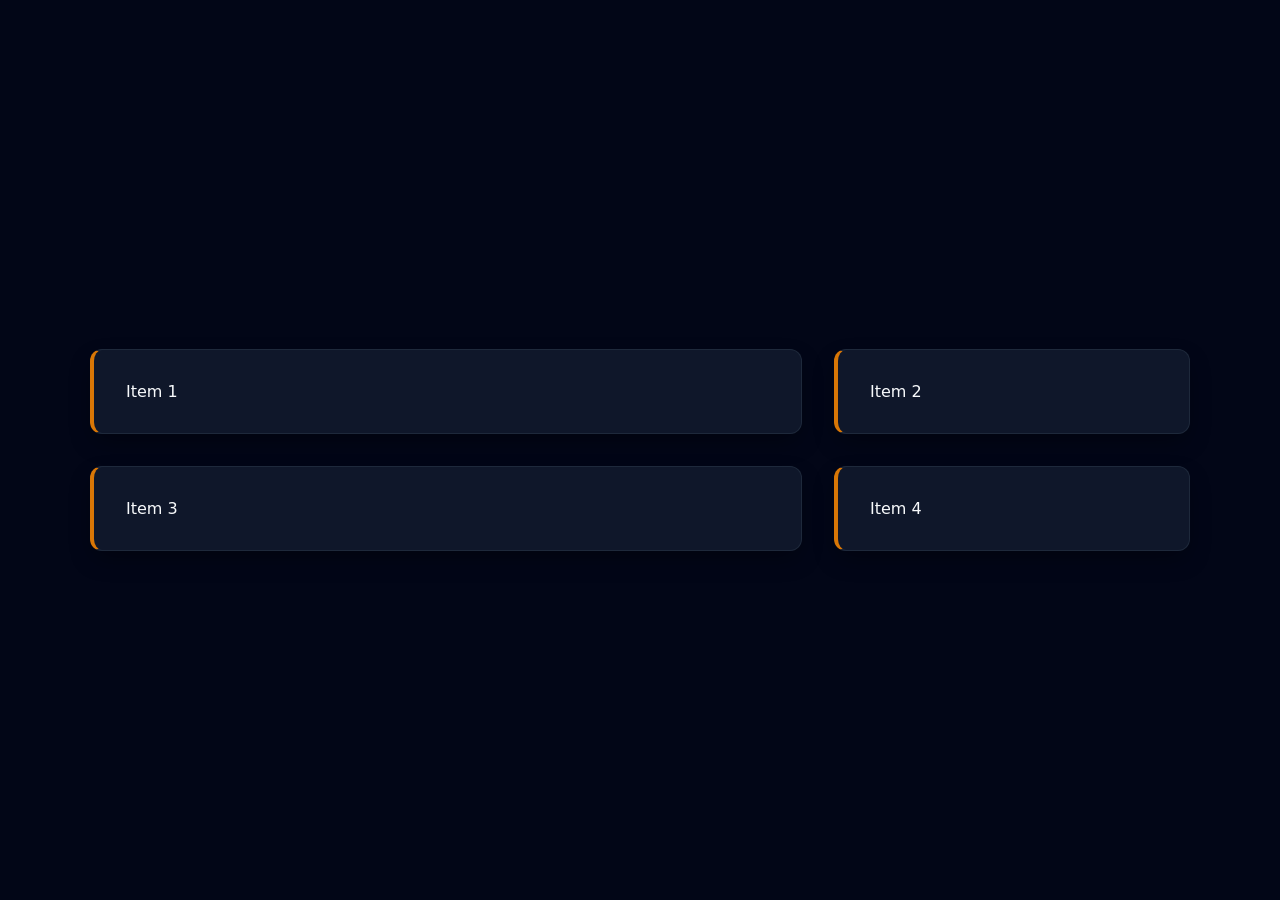
==== index.html @ 87c559a0 "Brincando com layout html e curriculo" ====
<!DOCTYPE html>
<html lang="pt-BR">

<head>
  <meta charset="UTF-8">
  <meta name="viewport" content="width=device-width, initial-scale=1.0">
  <title>Currículo Profissional</title>
  

  <!-- Vínculo com o arquivo CSS externo -->
  <link rel="stylesheet" href="index2.css">
  <!-- <link rel="stylesheet" href="styles.css"> -->
</head>
<body>

    <div class="grid-container">
    <div class="grid-item">Item 1</div>
    <div class="grid-item">Item 2</div>
    <div class="grid-item">Item 3</div>
    <div class="grid-item">Item 4</div>
    </div>
---- index2.css ----
/* ==========================================================================
   RESET & CONFIGURAÇÕES GERAIS
   ========================================================================== */
* {
  box-sizing: border-box;
  margin: 0;
  padding: 0;
}

:root {
  --bg-page: #020617;          /* Fundo geral escuro e elegante */
  --bg-card: #0f172a;          /* Slate escuro sofisticado */
  --border-card: #1e293b;      /* Borda discreta */
  --border-accent: #d97706;    /* Tom dourado/âmbar para destaque */
  --text-main: #f8fafc;        /* Texto principal (alto contraste WCAG AAA) */
  --text-muted: #94a3b8;       /* Texto secundário */
  --shadow-color: rgba(0, 0, 0, 0.4);
}

body {
  font-family: 'Inter', system-ui, -apple-system, sans-serif;
  background-color: var(--bg-page);
  color: var(--text-main);
  min-height: 100vh;
  display: flex;
  flex-direction: column;
  justify-content: center;
  align-items: center;
  padding: 40px 16px;
}

/* ==========================================================================
   CABEÇALHO
   ========================================================================== */
.header-profile {
  text-align: center;
  margin-bottom: 32px;
  max-width: 600px;
}

.header-profile h1 {
  font-size: 2.25rem;
  font-weight: 700;
  letter-spacing: -0.02em;
  margin-bottom: 8px;
}

.header-profile p {
  color: var(--border-accent);
  font-size: 1.1rem;
  font-weight: 500;
}

/* ==========================================================================
   CONTAINER GRID & CARDS
   ========================================================================== */
.grid-container {
  display: grid;
  width: 100%;
  max-width: 1100px;
  gap: 20px;

  /* Mobile-first: 1 coluna no celular */
  grid-template-columns: 1fr;
}

.grid-item {
  background-color: var(--bg-card);
  border: 1px solid var(--border-card);
  border-left: 4px solid var(--border-accent);
  border-radius: 12px;
  padding: 28px;
  box-shadow: 0 10px 25px -5px var(--shadow-color);
  transition: transform 0.2s ease, box-shadow 0.2s ease, border-color 0.2s ease;
  
  display: flex;
  flex-direction: column;
  justify-content: flex-start;
}

.grid-item:hover {
  transform: translateY(-3px);
  box-shadow: 0 20px 30px -10px rgba(0, 0, 0, 0.6);
  border-color: #334155;
}

.grid-item h2 {
  font-size: 1.25rem;
  font-weight: 600;
  color: var(--text-main);
  margin-bottom: 12px;
}

.grid-item p, 
.grid-item ul {
  color: var(--text-muted);
  font-size: 0.95rem;
  line-height: 1.6;
}

.grid-item ul {
  list-style-position: inside;
  margin-top: 8px;
}

.grid-item li {
  margin-bottom: 4px;
}

/* ==========================================================================
   RESPONSIVIDADE (DIVISÃO 2/3 E 1/3)
   ========================================================================== */

/* A partir de 768px (Tablets e Desktops) -> Ativa proporção 2/3 e 1/3 */
@media (min-width: 768px) {
  .grid-container {
    /* Esquerda ocupa 2 partes (2/3), Direita ocupa 1 parte (1/3) */
    grid-template-columns: 2fr 1fr; 
    gap: 24px;
  }
}

/* Desktops Grandes (a partir de 1024px) */
@media (min-width: 1024px) {
  .grid-container {
    gap: 32px;
  }

  .grid-item {
    padding: 32px;
  }
}
---- styles.css ----
.grid-container {
  display: grid;
  /* Cria 2 colunas de tamanhos iguais */
  grid-template-columns: 1fr 300px; /* Cria 2 linhas de tamanhos iguais */
  grid-template-rows: 100px 1fr; 
  /* Espaçamento de 16px entre os itens (opcional) */
  gap: 16px; 
  /* Define uma altura mínima se quiser ocupar a tela ou um espaço fixo */
  /* min-height: 300px;  */
}

/* Estilização básica para os itens internos */
.grid-item {
  background-color: #f0f2f5;
  border: 1px solid #d9d9d9;
  border-radius: 8px;
  padding: 20px;
  
  /* Centraliza o conteúdo dentro de cada quadrado */
  display: flex;
  align-items: center;
  justify-content: center;
}
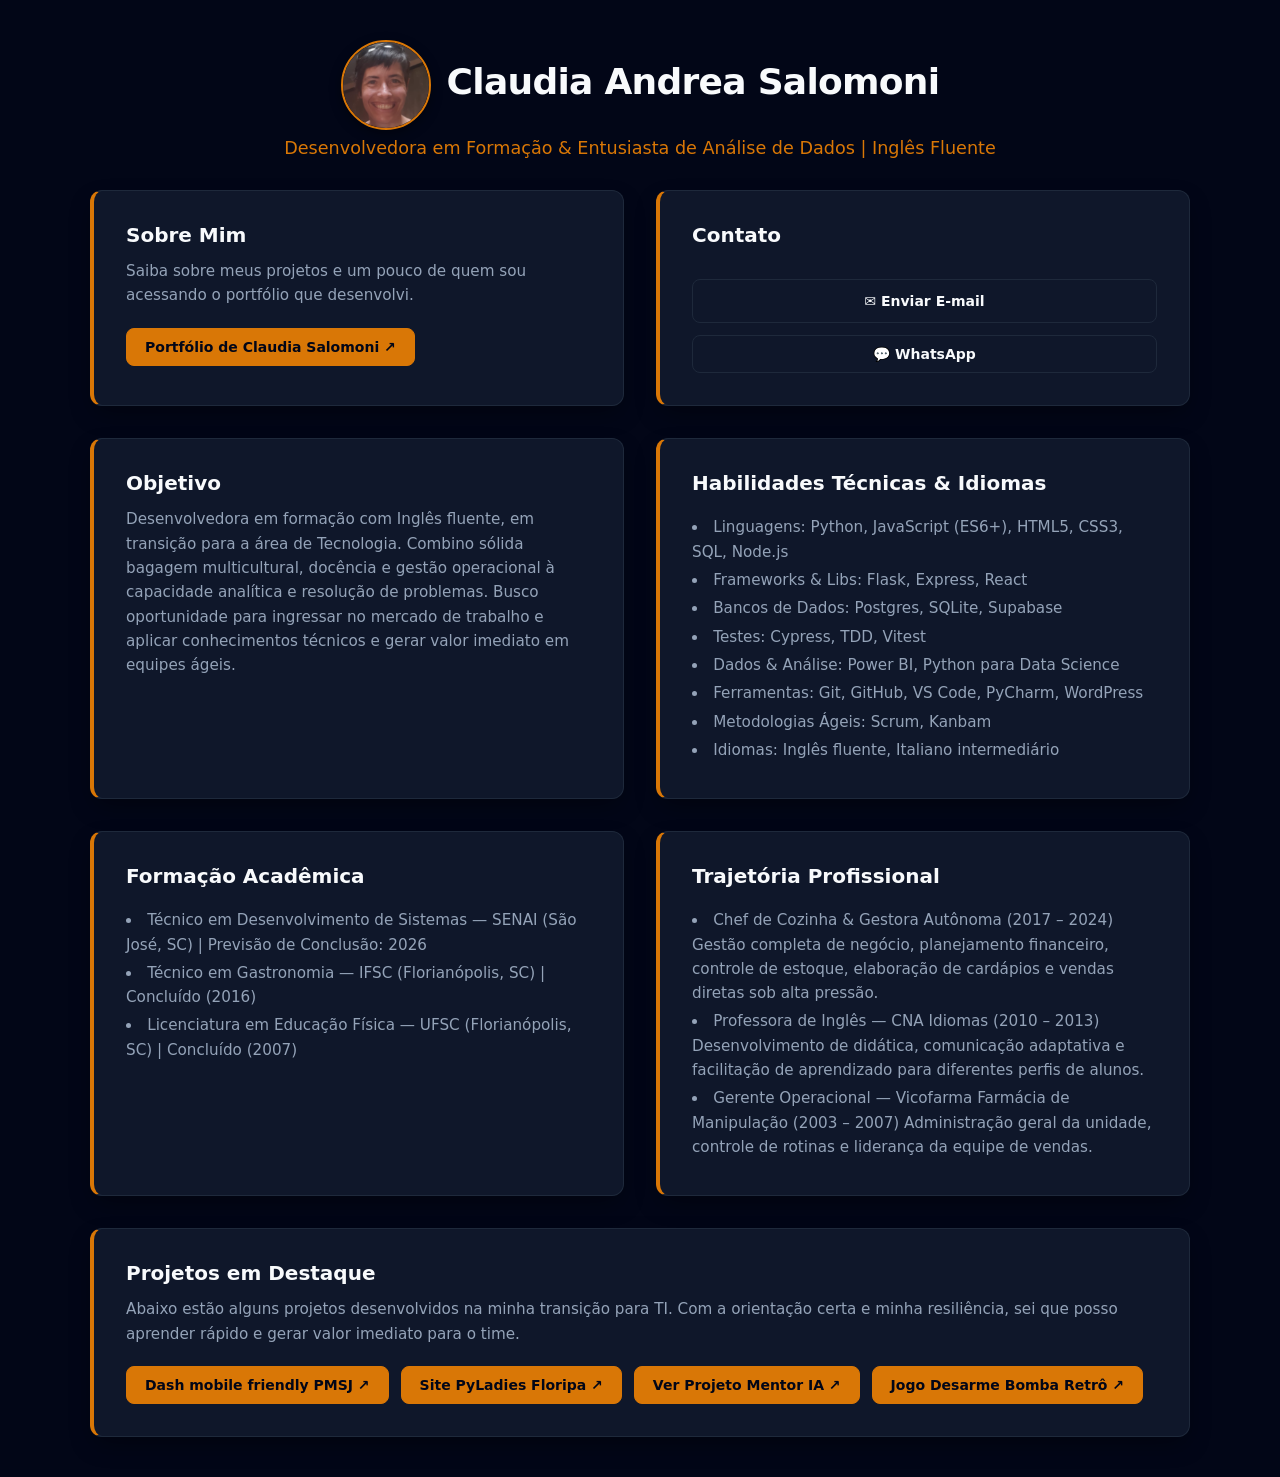
==== commit d0cde1f4: "Feat: enviando para review" ====
--- a/index.html
+++ b/index.html
@@ -1,21 +1,125 @@
 <!DOCTYPE html>
 <html lang="pt-BR">
-
 <head>
   <meta charset="UTF-8">
   <meta name="viewport" content="width=device-width, initial-scale=1.0">
-  <title>Currículo Profissional</title>
+  <title>Currículo Digital</title>
   
+  <link rel="preconnect" href="https://fonts.googleapis.com">
+  <link rel="preconnect" href="https://fonts.gstatic.com" crossorigin>
+  <link href="https://fonts.googleapis.com/css2?family=Inter:wght@400;500;600;700&display=swap" rel="stylesheet">
 
-  <!-- Vínculo com o arquivo CSS externo -->
-  <link rel="stylesheet" href="index2.css">
-  <!-- <link rel="stylesheet" href="styles.css"> -->
+  <link rel="stylesheet" href="stylesheet.css">
 </head>
 <body>
 
-    <div class="grid-container">
-    <div class="grid-item">Item 1</div>
-    <div class="grid-item">Item 2</div>
-    <div class="grid-item">Item 3</div>
-    <div class="grid-item">Item 4</div>
-    </div>+  <header class="header-profile">
+    <div class="header-top">
+      <img src="foto.png" alt="Foto de Claudia" class="profile-pic">
+      <h1>Claudia Andrea Salomoni</h1>
+    </div>
+      <p>Desenvolvedora em Formação & Entusiasta de Análise de Dados | Inglês Fluente</p>
+  </header>
+
+  <main class="grid-container">
+   
+    <section class="grid-item">
+      <h2>Sobre Mim</h2>
+       <p>Saiba sobre meus projetos e um pouco de quem sou acessando o portfólio que desenvolvi.</p>
+        <div class="project-links">
+          <a href="https://clausalomoni.github.io/" target="_blank" rel="noopener noreferrer" class="btn-project primary">
+            Portfólio de Claudia Salomoni ↗
+          </a>
+
+        </div>
+    </section>
+
+    <section class="grid-item">
+      <h2>Contato</h2>
+        <div class="contact-links">
+        <!-- E-mail --><p>
+          <a href="claudia404salomoni.com?subject=Oportunidade%20Profissional" class="btn-project secondary">
+            ✉️ Enviar E-mail
+          </a>
+          </p>
+ 
+          <!-- WhatsApp -->
+          <a href="https://wa.me/5548991030916?text=Olá!%20Vi%20seu%20currículo%20e%20gostaria%20de%20conversar." 
+            target="_blank" 
+            rel="noopener noreferrer" 
+            class="btn-project secondary">
+            💬 WhatsApp
+          </a>
+      </div>
+    </section>
+
+    <section class="grid-item">
+      <h2>Objetivo</h2>
+        <p>Desenvolvedora em formação com Inglês fluente, em transição para a área de Tecnologia. Combino sólida bagagem multicultural, docência e gestão operacional à capacidade analítica e resolução de problemas. 
+          Busco oportunidade para ingressar no mercado de trabalho e aplicar conhecimentos técnicos e gerar valor imediato em equipes ágeis.</p>
+    </section>
+
+    <section class="grid-item">
+      <h2>Habilidades Técnicas & Idiomas</h2>
+      <ul>
+        <li>Linguagens: Python, JavaScript (ES6+), HTML5, CSS3, SQL, Node.js</li>
+        <li>Frameworks & Libs: Flask, Express, React</li>
+        <li>Bancos de Dados: Postgres, SQLite, Supabase</li>
+        <li>Testes: Cypress, TDD, Vitest</li>
+        <li>Dados & Análise: Power BI, Python para Data Science</li>
+        <li>Ferramentas: Git, GitHub, VS Code, PyCharm, WordPress</li>
+        <li>Metodologias Ágeis: Scrum, Kanbam</li>
+        <li>Idiomas: Inglês fluente, Italiano intermediário  </li>
+      </ul>
+    </section>
+
+    <section class="grid-item">
+      <h2>Formação Acadêmica</h2>
+        <ul>
+          <li>Técnico em Desenvolvimento de Sistemas — SENAI (São José, SC) | Previsão de Conclusão: 2026</li>
+          <li>Técnico em Gastronomia — IFSC (Florianópolis, SC) | Concluído (2016)</li>
+          <li>Licenciatura em Educação Física — UFSC (Florianópolis, SC) | Concluído (2007)</li>
+        </ul>
+    </section>
+
+    <section class="grid-item">
+      <h2>Trajetória Profissional</h2>
+        <ul>
+          <li>Chef de Cozinha & Gestora Autônoma (2017 – 2024)
+Gestão completa de negócio, planejamento financeiro, controle de estoque, elaboração de cardápios e vendas diretas sob alta pressão.</li>
+          <li>Professora de Inglês — CNA Idiomas (2010 – 2013)
+Desenvolvimento de didática, comunicação adaptativa e facilitação de aprendizado para diferentes perfis de alunos.</li>
+          <li>Gerente Operacional — Vicofarma Farmácia de Manipulação (2003 – 2007)
+Administração geral da unidade, controle de rotinas e liderança da equipe de vendas.</li>
+        </ul>
+    </section>
+
+
+    <section class="grid-item full-width">
+      <h2>Projetos em Destaque</h2>
+        <p>Abaixo estão alguns projetos desenvolvidos na minha transição para TI. Com a orientação certa e minha resiliência, 
+        sei que posso aprender rápido e gerar valor imediato para o time.</p>
+          <div class="project-links">
+                    
+            <a href="https://saojose-transparente-psi.vercel.app/" target="_blank" rel="noopener noreferrer" class="btn-project primary">
+              Dash mobile friendly PMSJ ↗
+            </a> 
+
+            <a href="https://clausalomoni.github.io/site-pyladies-floripa/" target="_blank" rel="noopener noreferrer" class="btn-project primary">
+              Site PyLadies Floripa ↗
+            </a> 
+
+            <a href="https://mentoria-sa.vercel.app/" target="_blank" rel="noopener noreferrer" class="btn-project primary">
+              Ver Projeto Mentor IA ↗
+            </a>
+
+            <a href="https://desarme-bomba-flask.onrender.com/" target="_blank" rel="noopener noreferrer" class="btn-project primary">
+              Jogo Desarme Bomba Retrô ↗
+            </a>
+          </div>
+      </section>
+
+  </main>
+
+</body>
+</html>
--- a/stylesheet.css
+++ b/stylesheet.css
@@ -0,0 +1,236 @@
+/* ==========================================================================
+   1. RESET & VARIÁVEIS DE DESIGN
+   ========================================================================== */
+* {
+  box-sizing: border-box;
+  margin: 0;
+  padding: 0;
+}
+
+:root {
+  --bg-page: #020617;          /* Fundo geral escuro e elegante */
+  --bg-card: #0f172a;          /* Slate escuro sofisticado */
+  --border-card: #1e293b;      /* Borda discreta */
+  --border-accent: #d97706;    /* Tom dourado/âmbar para destaque */
+  --text-main: #f8fafc;        /* Texto principal (alto contraste WCAG AAA) */
+  --text-muted: #94a3b8;       /* Texto secundário */
+  --shadow-color: rgba(0, 0, 0, 0.4);
+}
+
+body {
+  font-family: 'Inter', system-ui, -apple-system, sans-serif;
+  background-color: var(--bg-page);
+  color: var(--text-main);
+  min-height: 100vh;
+  display: flex;
+  flex-direction: column;
+  justify-content: center;
+  align-items: center;
+  padding: 40px 16px;
+}
+
+/* ==========================================================================
+   2. CABEÇALHO DA PÁGINA
+   ========================================================================== */
+.header-profile {
+  display: flex;
+  flex-direction: column;
+  align-items: center;       /* Centraliza a imagem verticalmente com o texto */
+  text-align: center;
+  margin-bottom: 32px;
+  width: 100%;
+}
+/* Primeira Linha (Foto + Nome) */
+.header-top {
+  display: flex;
+  align-items: center;       /* Alinha a imagem na altura média do nome */
+  justify-content: center;   /* Centraliza o conjunto foto+nome na tela */
+  gap: 16px;                 /* Espaço entre a foto e o nome */
+  margin-bottom: 8px;        /* Espaço para a descrição abaixo */
+}
+
+.header-profile h1 {
+  font-size: 2.25rem;
+  font-weight: 700;
+  letter-spacing: -0.02em;
+  margin-bottom: 8px;
+}
+
+.header-profile p {
+  color: var(--border-accent);
+  font-size: 1.1rem;
+  font-weight: 500;
+}
+
+.profile-pic {
+  width: 90px;               /* Tamanho ideal para ficar proporcional ao nome */
+  height: 90px;
+  border-radius: 50%;        /* Deixa a imagem redonda */
+  object-fit: cover;         /* Garante que a foto não fique esticada */
+  border: 2px solid var(--border-accent); /* Borda dourada do seu tema */
+  flex-shrink: 0;            /* Impede que a foto amasse em telas menores */
+  box-shadow: 0 4px 12px var(--shadow-color);
+}
+
+/* ==========================================================================
+   3. CONTAINER GRID & CARDS (MOBILE-FIRST BASE)
+   ========================================================================== */
+.grid-container {
+  display: grid;
+  width: 100%;
+  max-width: 1100px;
+  gap: 20px;
+  grid-template-columns: 1fr; /* 1 coluna no celular */
+}
+
+.grid-item {
+  background-color: var(--bg-card);
+  border: 1px solid var(--border-card);
+  border-left: 4px solid var(--border-accent);
+  border-radius: 12px;
+  padding: 28px;
+  box-shadow: 0 10px 25px -5px var(--shadow-color);
+  transition: transform 0.2s ease, box-shadow 0.2s ease, border-color 0.2s ease;
+  display: flex;
+  flex-direction: column;
+  justify-content: flex-start;
+}
+
+.grid-item:hover {
+  transform: translateY(-3px);
+  box-shadow: 0 20px 30px -10px rgba(0, 0, 0, 0.6);
+  border-color: #334155;
+}
+
+.grid-item h2 {
+  font-size: 1.25rem;
+  font-weight: 600;
+  color: var(--text-main);
+  margin-bottom: 12px;
+}
+
+.grid-item p, 
+.grid-item ul {
+  color: var(--text-muted);
+  font-size: 0.95rem;
+  line-height: 1.6;
+}
+
+.grid-item ul {
+  list-style-position: inside;
+  margin-top: 8px;
+}
+
+.grid-item li {
+  margin-bottom: 4px;
+}
+
+/* ==========================================================================
+   4. LINKS E BOTÕES DOS PROJETOS
+   ========================================================================== */
+.project-links {
+  display: flex;
+  flex-wrap: wrap;
+  gap: 12px;
+  margin-top: 20px;
+}
+
+.btn-project {
+  display: inline-flex;
+  align-items: center;
+  justify-content: center;
+  padding: 10px 18px;
+  border-radius: 8px;
+  font-size: 0.875rem;
+  font-weight: 600;
+  text-decoration: none;
+  transition: all 0.2s ease;
+  cursor: pointer;
+  outline: none;
+}
+
+.btn-project.primary {
+  background-color: var(--border-accent);
+  color: #020617;
+  border: 1px solid var(--border-accent);
+}
+
+.btn-project.primary:hover,
+.btn-project.primary:focus-visible {
+  background-color: #f59e0b;
+  transform: translateY(-2px);
+  box-shadow: 0 4px 12px rgba(217, 119, 6, 0.3);
+}
+
+.btn-project.secondary {
+  background-color: transparent;
+  color: var(--text-main);
+  border: 1px solid var(--border-card);
+}
+
+.btn-project.secondary:hover,
+.btn-project.secondary:focus-visible {
+  background-color: var(--border-card);
+  color: var(--border-accent);
+  border-color: #334155;
+  transform: translateY(-2px);
+}
+
+.btn-project:focus-visible {
+  outline: 2px solid var(--border-accent);
+  outline-offset: 2px;
+}
+
+/* Container de links empilhados (uma linha por item, mesmo tamanho) */
+.contact-links {
+  display: flex;
+  flex-direction: column; /* Força os itens a ficarem um abaixo do outro */
+  gap: 12px;              /* Espaçamento uniforme entre os botões */
+  margin-top: 20px;
+  width: 100%;
+}
+
+/* Força os botões a ocuparem toda a largura disponível */
+.contact-links .btn-project {
+  width: 100%;
+  justify-content: center; /* Centraliza o texto/ícone no botão */
+}
+
+/* ==========================================================================
+   5. MEDIA QUERIES (ORGANIZADOS POR TAMANHO DE TELA)
+   ========================================================================== */
+
+/* Dispositivos Muito Pequenos (até 480px) */
+@media (max-width: 480px) {
+  .project-links {
+    flex-direction: column;
+  }
+
+  .btn-project {
+    width: 100%;
+  }
+}
+
+/* Tablets e Desktops (a partir de 768px) */
+@media (min-width: 768px) {
+  .grid-container {
+    grid-template-columns: 1fr 1fr; /* Divisão 2/3(2fr 1fr) e 1/3 */
+    gap: 24px;
+  }
+
+  /* Classe utilitária para ocupar a largura total no grid */
+  .full-width {
+    grid-column: 1 / -1;
+  }
+}
+
+/* Desktops Grandes (a partir de 1024px) */
+@media (min-width: 1024px) {
+  .grid-container {
+    gap: 32px;
+  }
+
+  .grid-item {
+    padding: 32px;
+  }
+}
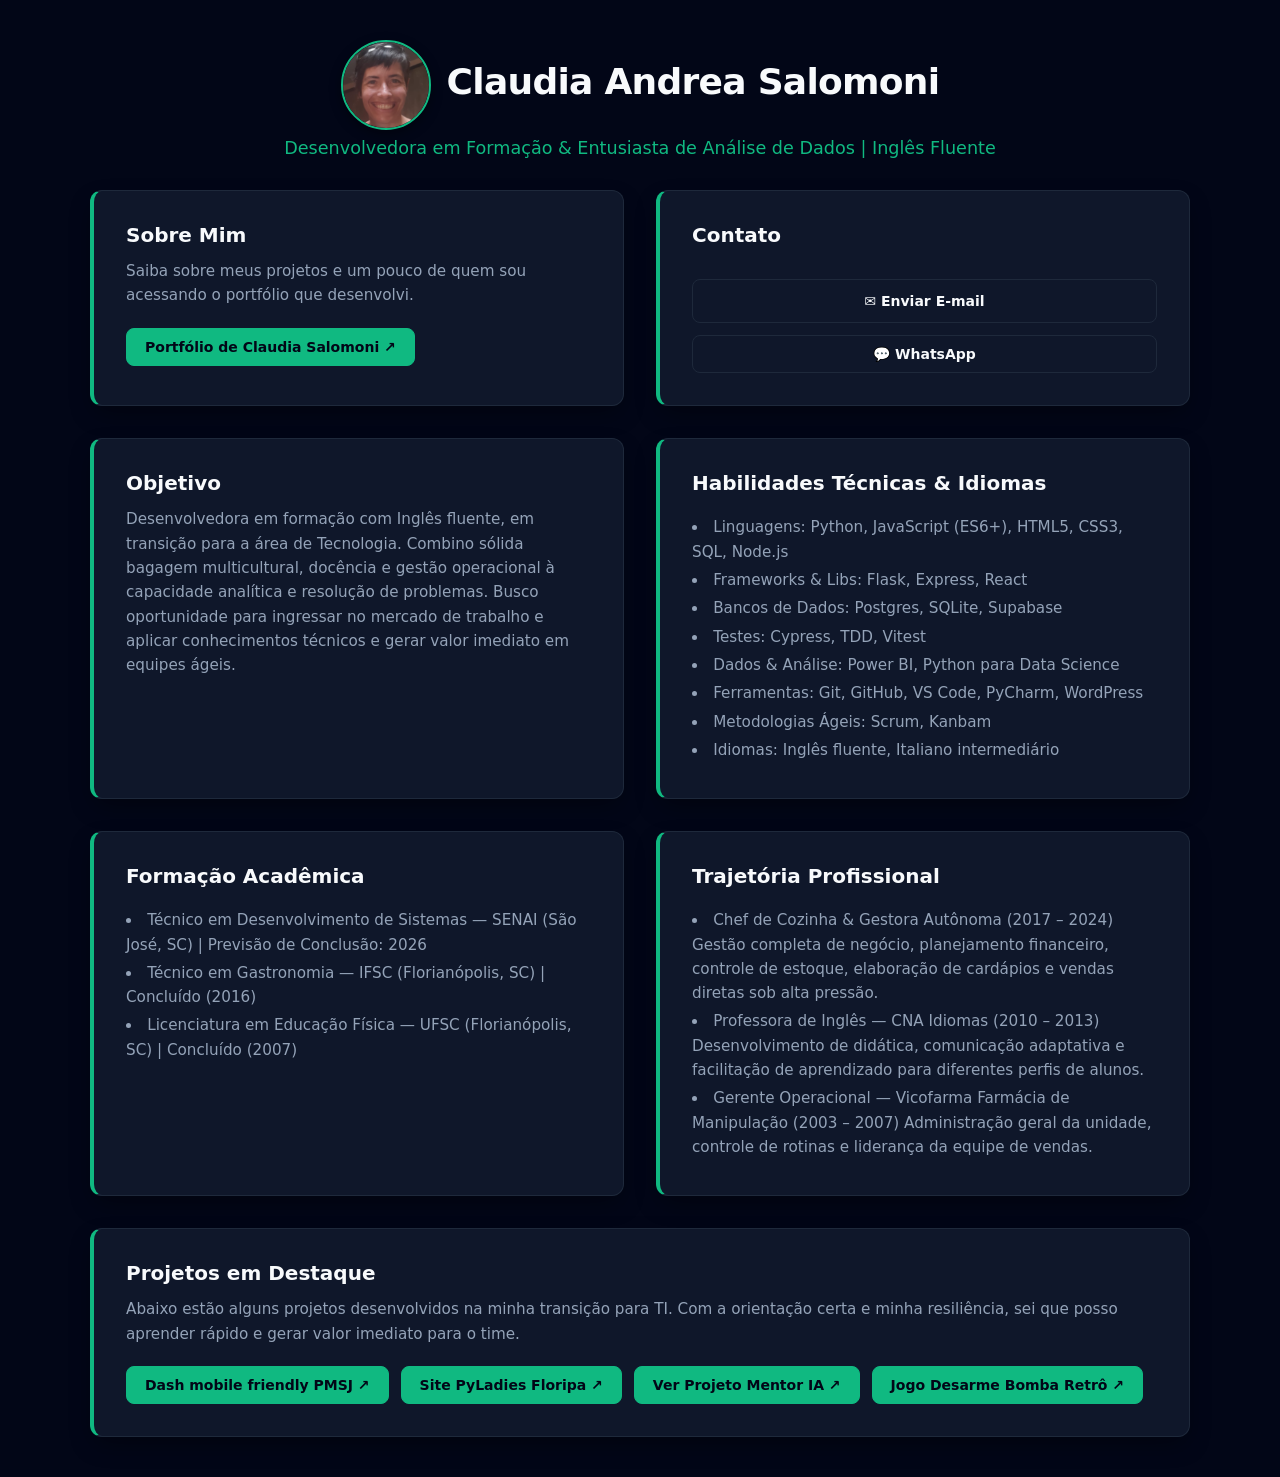
==== commit 8fd06192: "FIX: Ajustando cor e contato" ====
--- a/index.html
+++ b/index.html
@@ -38,7 +38,7 @@
       <h2>Contato</h2>
         <div class="contact-links">
         <!-- E-mail --><p>
-          <a href="claudia404salomoni.com?subject=Oportunidade%20Profissional" class="btn-project secondary">
+          <a href="mailto:claudia404salomoni@gmail.com?subject=Oportunidade%20Profissional" class="btn-project secondary">
             ✉️ Enviar E-mail
           </a>
           </p>
--- a/stylesheet.css
+++ b/stylesheet.css
@@ -1,6 +1,3 @@
-/* ==========================================================================
-   1. RESET & VARIÁVEIS DE DESIGN
-   ========================================================================== */
 * {
   box-sizing: border-box;
   margin: 0;
@@ -11,7 +8,7 @@
   --bg-page: #020617;          /* Fundo geral escuro e elegante */
   --bg-card: #0f172a;          /* Slate escuro sofisticado */
   --border-card: #1e293b;      /* Borda discreta */
-  --border-accent: #d97706;    /* Tom dourado/âmbar para destaque */
+  --border-accent: #10B981;    /* Tom dourado/âmbar para destaque */
   --text-main: #f8fafc;        /* Texto principal (alto contraste WCAG AAA) */
   --text-muted: #94a3b8;       /* Texto secundário */
   --shadow-color: rgba(0, 0, 0, 0.4);
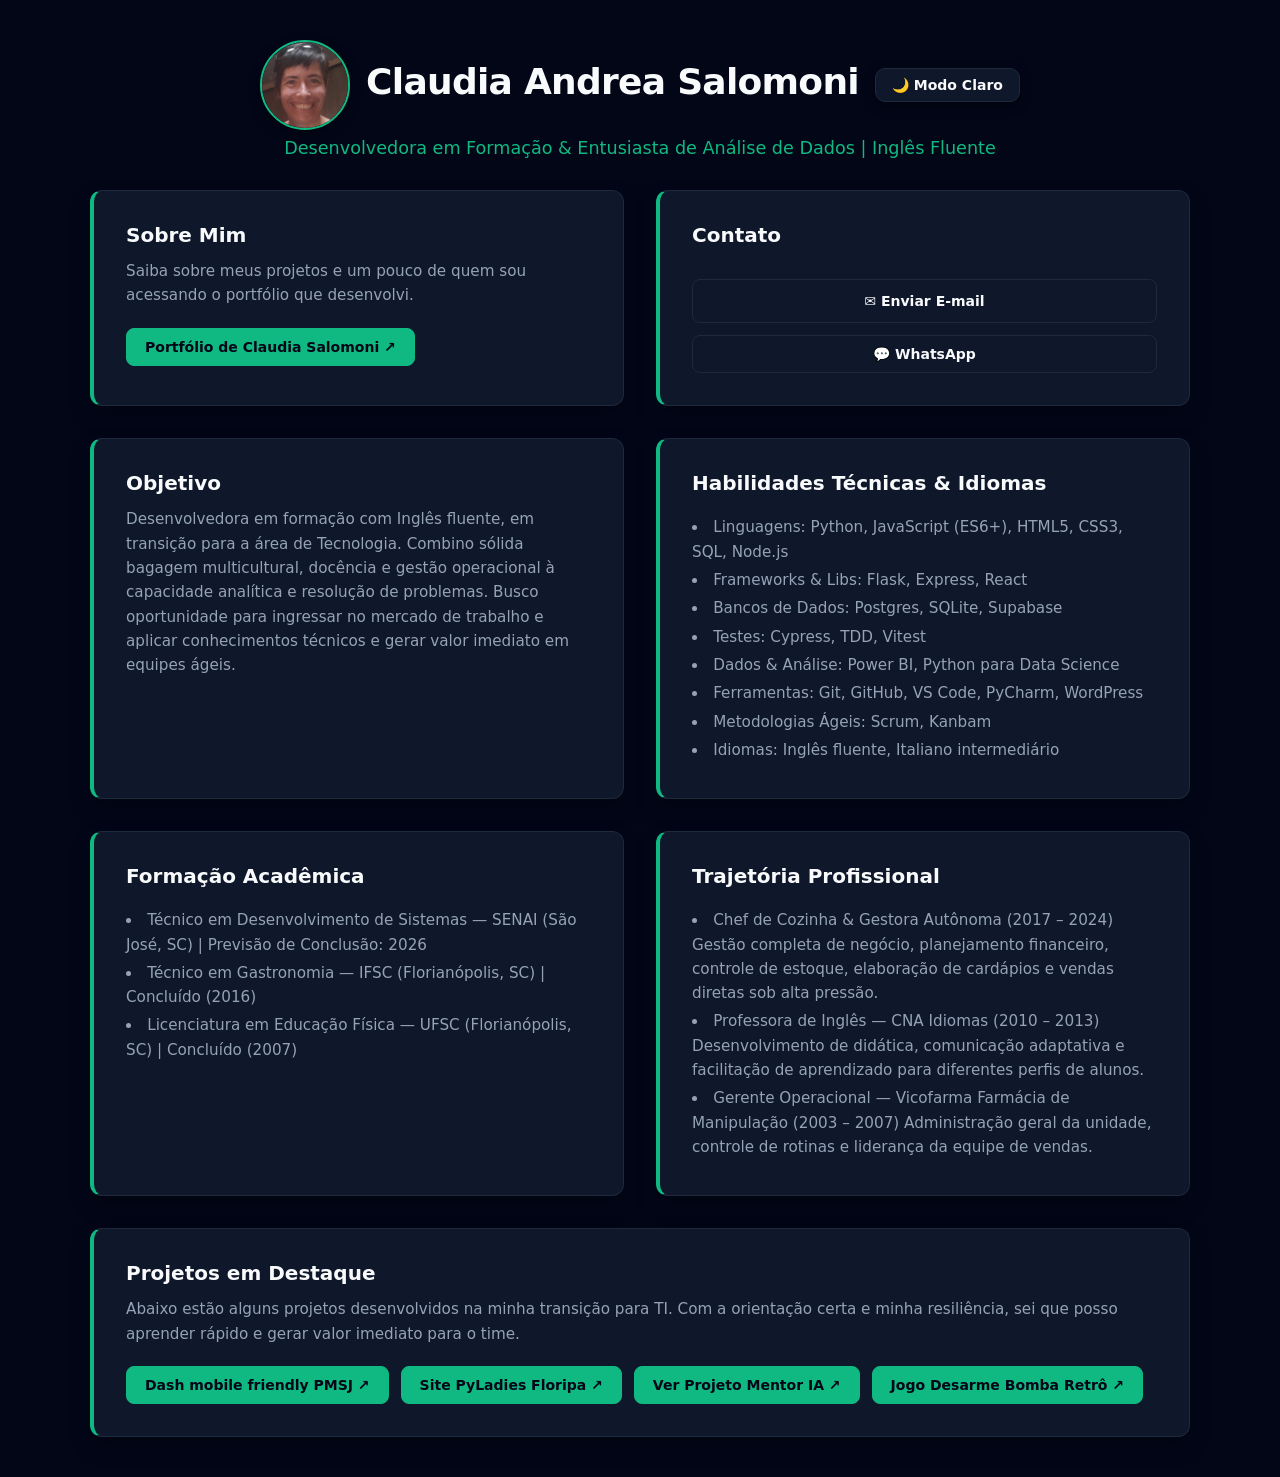
==== commit 9379e0c1: "Style: add modo claro/escruro" ====
--- a/index.html
+++ b/index.html
@@ -17,6 +17,13 @@
     <div class="header-top">
       <img src="foto.png" alt="Foto de Claudia" class="profile-pic">
       <h1>Claudia Andrea Salomoni</h1>
+      <input type="checkbox" id="theme-toggle" class="theme-checkbox" />
+
+      <!-- Botão visual interativo (o label ativa o checkbox ao ser clicado) -->
+      <label for="theme-toggle" class="theme-btn" aria-label="Alternar tema">
+        <span class="icon-dark">🌙 Modo Claro</span>
+        <span class="icon-light">☀️ Modo Escuro</span>
+      </label>
     </div>
       <p>Desenvolvedora em Formação & Entusiasta de Análise de Dados | Inglês Fluente</p>
   </header>
--- a/stylesheet.css
+++ b/stylesheet.css
@@ -4,16 +4,83 @@
   padding: 0;
 }
 
+/* ==========================================================================
+   1. VARIÁVEIS DE CORES & MODO DE TEMA (MODO ESCURO - PADRÃO)
+   ========================================================================== */
 :root {
   --bg-page: #020617;          /* Fundo geral escuro e elegante */
   --bg-card: #0f172a;          /* Slate escuro sofisticado */
   --border-card: #1e293b;      /* Borda discreta */
-  --border-accent: #10B981;    /* Tom dourado/âmbar para destaque */
-  --text-main: #f8fafc;        /* Texto principal (alto contraste WCAG AAA) */
+  --border-card-hover: #334155;/* Borda no hover */
+  --border-accent: #10B981;    /* Verde Esmeralda para destaque */
+  --text-main: #f8fafc;        /* Texto principal (alto contraste) */
   --text-muted: #94a3b8;       /* Texto secundário */
+  --btn-primary-text: #020617; /* Texto do botão principal */
+  --btn-primary-hover: #059669;/* Verde hover */
   --shadow-color: rgba(0, 0, 0, 0.4);
-}
-
+  --shadow-hover: rgba(0, 0, 0, 0.6);
+  --shadow-primary-btn: rgba(16, 185, 129, 0.3);
+}
+
+/* ==========================================================================
+   2. LÓGICA DO MODO CLARO EM CSS PURO (SELETOR HAS + CHECKBOX)
+   ========================================================================== */
+
+/* Quando o checkbox invisível #theme-toggle estiver marcado, aplica as cores claras */
+html:has(#theme-toggle:checked) {
+  --bg-page: #f8fafc;          /* Fundo geral claro */
+  --bg-card: #ffffff;          /* Card com fundo branco limpo */
+  --border-card: #e2e8f0;      /* Borda suave */
+  --border-card-hover: #cbd5e1;/* Borda no hover */
+  --border-accent: #059669;    /* Verde escuro adaptado para fundo claro */
+  --text-main: #0f172a;        /* Texto principal escuro */
+  --text-muted: #475569;       /* Texto secundário */
+  --btn-primary-text: #ffffff; /* Texto branco no botão primário */
+  --btn-primary-hover: #047857;/* Verde hover escuro */
+  --shadow-color: rgba(0, 0, 0, 0.06);
+  --shadow-hover: rgba(0, 0, 0, 0.12);
+  --shadow-primary-btn: rgba(5, 150, 105, 0.25);
+}
+
+/* Esconde o checkbox real */
+.theme-checkbox {
+  display: none;
+}
+
+/* Estilo do Botão de Alternância (Label) */
+.theme-btn {
+  display: inline-flex;
+  align-items: center;
+  justify-content: center;
+  padding: 8px 16px;
+  border-radius: 10px;
+  border: 1px solid var(--border-card);
+  background-color: var(--bg-card);
+  color: var(--text-main);
+  cursor: pointer;
+  font-size: 0.875rem;
+  font-weight: 600;
+  margin-top: 0px;
+  transition: all 0.2s ease;
+  user-select: none;
+  box-shadow: 0 4px 12px var(--shadow-color);
+}
+
+.theme-btn:hover {
+  border-color: var(--border-accent);
+  transform: translateY(-2px);
+}
+
+/* Alternância dos textos/ícones dentro do botão */
+.theme-btn .icon-light { display: none; }
+.theme-btn .icon-dark { display: inline; }
+
+html:has(#theme-toggle:checked) .theme-btn .icon-dark { display: none; }
+html:has(#theme-toggle:checked) .theme-btn .icon-light { display: inline; }
+
+/* ==========================================================================
+   3. ESTILOS GERAIS DA PÁGINA (BODY)
+   ========================================================================== */
 body {
   font-family: 'Inter', system-ui, -apple-system, sans-serif;
   background-color: var(--bg-page);
@@ -24,10 +91,11 @@
   justify-content: center;
   align-items: center;
   padding: 40px 16px;
-}
-
-/* ==========================================================================
-   2. CABEÇALHO DA PÁGINA
+  transition: background-color 0.3s ease, color 0.3s ease;
+}
+
+/* ==========================================================================
+   4. CABEÇALHO DA PÁGINA
    ========================================================================== */
 .header-profile {
   display: flex;
@@ -37,6 +105,7 @@
   margin-bottom: 32px;
   width: 100%;
 }
+
 /* Primeira Linha (Foto + Nome) */
 .header-top {
   display: flex;
@@ -51,6 +120,7 @@
   font-weight: 700;
   letter-spacing: -0.02em;
   margin-bottom: 8px;
+  color: var(--text-main);
 }
 
 .header-profile p {
@@ -64,13 +134,14 @@
   height: 90px;
   border-radius: 50%;        /* Deixa a imagem redonda */
   object-fit: cover;         /* Garante que a foto não fique esticada */
-  border: 2px solid var(--border-accent); /* Borda dourada do seu tema */
+  border: 2px solid var(--border-accent); /* Borda do seu tema */
   flex-shrink: 0;            /* Impede que a foto amasse em telas menores */
   box-shadow: 0 4px 12px var(--shadow-color);
-}
-
-/* ==========================================================================
-   3. CONTAINER GRID & CARDS (MOBILE-FIRST BASE)
+  transition: border-color 0.3s ease, box-shadow 0.3s ease;
+}
+
+/* ==========================================================================
+   5. CONTAINER GRID & CARDS (MOBILE-FIRST BASE)
    ========================================================================== */
 .grid-container {
   display: grid;
@@ -87,7 +158,7 @@
   border-radius: 12px;
   padding: 28px;
   box-shadow: 0 10px 25px -5px var(--shadow-color);
-  transition: transform 0.2s ease, box-shadow 0.2s ease, border-color 0.2s ease;
+  transition: transform 0.2s ease, box-shadow 0.2s ease, border-color 0.2s ease, background-color 0.3s ease;
   display: flex;
   flex-direction: column;
   justify-content: flex-start;
@@ -95,8 +166,8 @@
 
 .grid-item:hover {
   transform: translateY(-3px);
-  box-shadow: 0 20px 30px -10px rgba(0, 0, 0, 0.6);
-  border-color: #334155;
+  box-shadow: 0 20px 30px -10px var(--shadow-hover);
+  border-color: var(--border-card-hover);
 }
 
 .grid-item h2 {
@@ -123,7 +194,7 @@
 }
 
 /* ==========================================================================
-   4. LINKS E BOTÕES DOS PROJETOS
+   6. LINKS E BOTÕES DOS PROJETOS
    ========================================================================== */
 .project-links {
   display: flex;
@@ -148,15 +219,15 @@
 
 .btn-project.primary {
   background-color: var(--border-accent);
-  color: #020617;
+  color: var(--btn-primary-text);
   border: 1px solid var(--border-accent);
 }
 
 .btn-project.primary:hover,
 .btn-project.primary:focus-visible {
-  background-color: #f59e0b;
+  background-color: var(--btn-primary-hover);
   transform: translateY(-2px);
-  box-shadow: 0 4px 12px rgba(217, 119, 6, 0.3);
+  box-shadow: 0 4px 12px var(--shadow-primary-btn);
 }
 
 .btn-project.secondary {
@@ -169,7 +240,7 @@
 .btn-project.secondary:focus-visible {
   background-color: var(--border-card);
   color: var(--border-accent);
-  border-color: #334155;
+  border-color: var(--border-card-hover);
   transform: translateY(-2px);
 }
 
@@ -178,7 +249,7 @@
   outline-offset: 2px;
 }
 
-/* Container de links empilhados (uma linha por item, mesmo tamanho) */
+/* Container de links empilhados */
 .contact-links {
   display: flex;
   flex-direction: column; /* Força os itens a ficarem um abaixo do outro */
@@ -187,14 +258,13 @@
   width: 100%;
 }
 
-/* Força os botões a ocuparem toda a largura disponível */
 .contact-links .btn-project {
   width: 100%;
   justify-content: center; /* Centraliza o texto/ícone no botão */
 }
 
 /* ==========================================================================
-   5. MEDIA QUERIES (ORGANIZADOS POR TAMANHO DE TELA)
+   7. MEDIA QUERIES (RESPONSIVIDADE)
    ========================================================================== */
 
 /* Dispositivos Muito Pequenos (até 480px) */
@@ -211,11 +281,10 @@
 /* Tablets e Desktops (a partir de 768px) */
 @media (min-width: 768px) {
   .grid-container {
-    grid-template-columns: 1fr 1fr; /* Divisão 2/3(2fr 1fr) e 1/3 */
+    grid-template-columns: 1fr 1fr; /* Divisão 2 colunas */
     gap: 24px;
   }
 
-  /* Classe utilitária para ocupar a largura total no grid */
   .full-width {
     grid-column: 1 / -1;
   }
